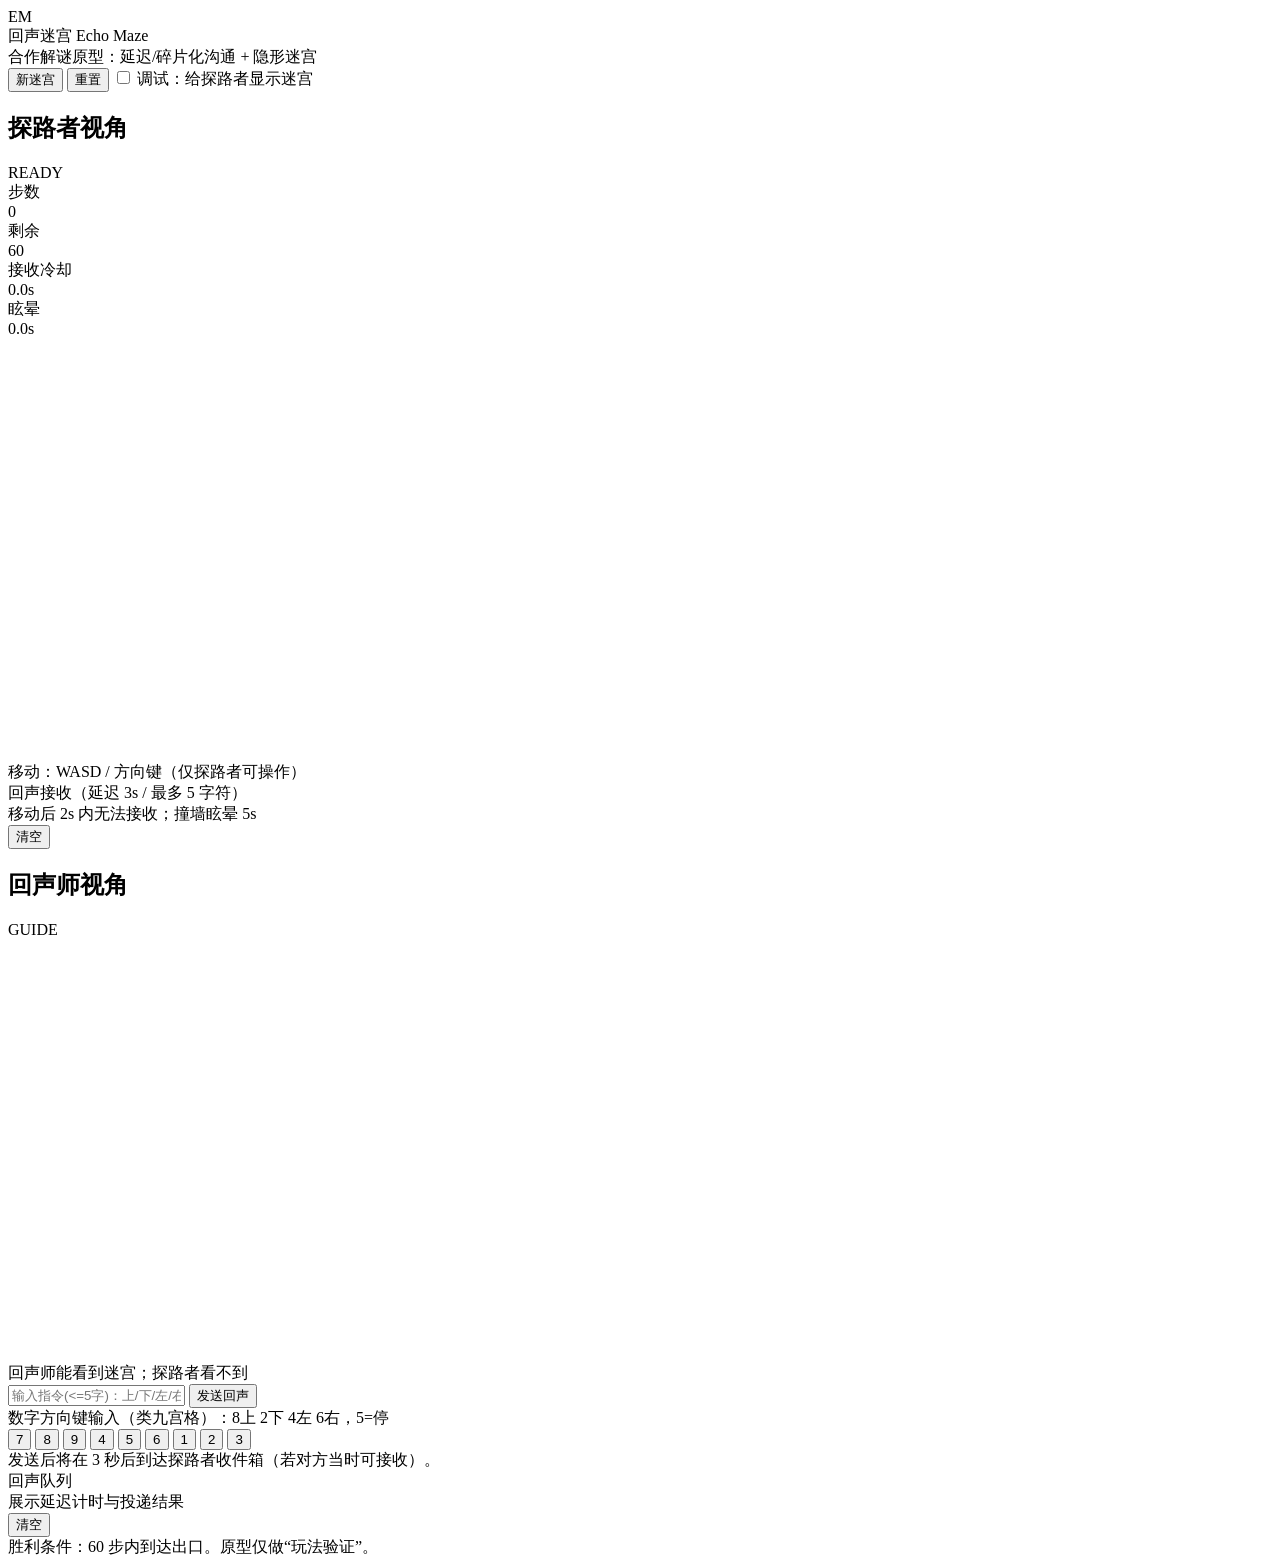
==== auto-coding/echo-maze/index.html @ 62a429c7 "Echo Maze: defer game.js to ensure handlers bind" ====
<!doctype html>
<html lang="zh-CN">
<head>
  <meta charset="UTF-8" />
  <meta name="viewport" content="width=device-width, initial-scale=1" />
  <title>Echo Maze | 回声迷宫 (Prototype)</title>
  <link rel="stylesheet" href="style.css" />
</head>
<body>
  <header class="topbar">
    <div class="brand">
      <div class="logo">EM</div>
      <div>
        <div class="title">回声迷宫 <span class="muted">Echo Maze</span></div>
        <div class="subtitle">合作解谜原型：延迟/碎片化沟通 + 隐形迷宫</div>
      </div>
    </div>
    <div class="controls">
      <button id="btnNew">新迷宫</button>
      <button id="btnReset" class="secondary">重置</button>
      <label class="toggle">
        <input id="chkAssist" type="checkbox" />
        <span>调试：给探路者显示迷宫</span>
      </label>
    </div>
  </header>

  <main class="grid">
    <section class="panel" id="panelRunner">
      <div class="panelHeader">
        <h2>探路者视角</h2>
        <div class="badge" id="runnerStatus">READY</div>
      </div>

      <div class="hud">
        <div class="hudItem"><div class="k">步数</div><div class="v" id="steps">0</div></div>
        <div class="hudItem"><div class="k">剩余</div><div class="v" id="stepsLeft">60</div></div>
        <div class="hudItem"><div class="k">接收冷却</div><div class="v" id="rxCooldown">0.0s</div></div>
        <div class="hudItem"><div class="k">眩晕</div><div class="v" id="stun">0.0s</div></div>
      </div>

      <div class="canvasWrap">
        <canvas id="runnerCanvas" width="420" height="420"></canvas>
        <div class="hint">移动：WASD / 方向键（仅探路者可操作）</div>
      </div>

      <div class="inbox">
        <div class="inboxHeader">
          <div>
            <div class="inboxTitle">回声接收（延迟 3s / 最多 5 字符）</div>
            <div class="muted small">移动后 2s 内无法接收；撞墙眩晕 5s</div>
          </div>
          <button id="btnClearInbox" class="secondary">清空</button>
        </div>
        <div id="runnerInbox" class="log"></div>
      </div>
    </section>

    <section class="panel" id="panelEcho">
      <div class="panelHeader">
        <h2>回声师视角</h2>
        <div class="badge neutral" id="echoStatus">GUIDE</div>
      </div>

      <div class="canvasWrap">
        <canvas id="echoCanvas" width="420" height="420"></canvas>
        <div class="hint">回声师能看到迷宫；探路者看不到</div>
      </div>

      <div class="compose">
        <div class="row">
          <input id="echoInput" type="text" maxlength="5" placeholder="输入指令(<=5字)：上/下/左/右，或N3..." />
          <button id="btnSend">发送回声</button>
        </div>

        <div class="keypad">
          <div class="muted small">数字方向键输入（类九宫格）：8上 2下 4左 6右，5=停</div>
          <div class="pad">
            <button class="padBtn" data-k="7" title="7">7</button>
            <button class="padBtn" data-k="8" title="8(上)">8</button>
            <button class="padBtn" data-k="9" title="9">9</button>
            <button class="padBtn" data-k="4" title="4(左)">4</button>
            <button class="padBtn" data-k="5" title="5(停)">5</button>
            <button class="padBtn" data-k="6" title="6(右)">6</button>
            <button class="padBtn" data-k="1" title="1">1</button>
            <button class="padBtn" data-k="2" title="2(下)">2</button>
            <button class="padBtn" data-k="3" title="3">3</button>
          </div>
        </div>

        <div class="muted small">发送后将在 3 秒后到达探路者收件箱（若对方当时可接收）。</div>
      </div>

      <div class="outbox">
        <div class="inboxHeader">
          <div>
            <div class="inboxTitle">回声队列</div>
            <div class="muted small">展示延迟计时与投递结果</div>
          </div>
          <button id="btnClearOutbox" class="secondary">清空</button>
        </div>
        <div id="echoOutbox" class="log"></div>
      </div>
    </section>
  </main>

  <footer class="footer">
    <div class="muted">胜利条件：60 步内到达出口。原型仅做“玩法验证”。</div>
  </footer>

  <script defer src="game.js"></script>
</body>
</html>
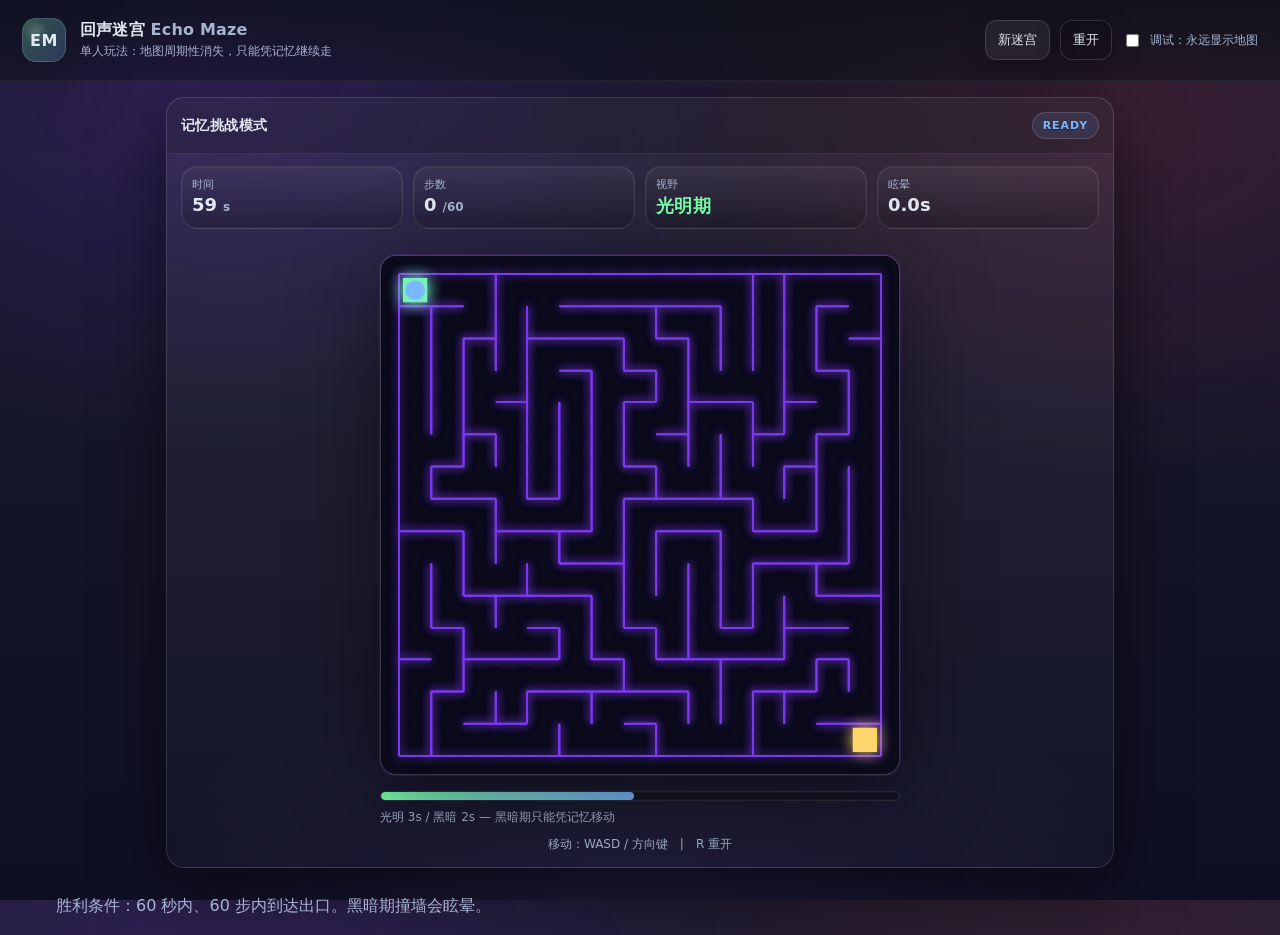
==== commit 725a0259: "Echo Maze: add single-player memory challenge mode" ====
--- a/auto-coding/echo-maze/index.html
+++ b/auto-coding/echo-maze/index.html
@@ -3,7 +3,7 @@
 <head>
   <meta charset="UTF-8" />
   <meta name="viewport" content="width=device-width, initial-scale=1" />
-  <title>Echo Maze | 回声迷宫 (Prototype)</title>
+  <title>Echo Maze | 回声迷宫 - 记忆挑战</title>
   <link rel="stylesheet" href="style.css" />
 </head>
 <body>
@@ -12,102 +12,50 @@
       <div class="logo">EM</div>
       <div>
         <div class="title">回声迷宫 <span class="muted">Echo Maze</span></div>
-        <div class="subtitle">合作解谜原型：延迟/碎片化沟通 + 隐形迷宫</div>
+        <div class="subtitle">单人玩法：地图周期性消失，只能凭记忆继续走</div>
       </div>
     </div>
     <div class="controls">
       <button id="btnNew">新迷宫</button>
-      <button id="btnReset" class="secondary">重置</button>
+      <button id="btnReset" class="secondary">重开</button>
       <label class="toggle">
         <input id="chkAssist" type="checkbox" />
-        <span>调试：给探路者显示迷宫</span>
+        <span>调试：永远显示地图</span>
       </label>
     </div>
   </header>
 
-  <main class="grid">
-    <section class="panel" id="panelRunner">
+  <main class="grid one">
+    <section class="panel" id="panelSolo">
       <div class="panelHeader">
-        <h2>探路者视角</h2>
-        <div class="badge" id="runnerStatus">READY</div>
+        <h2>记忆挑战模式</h2>
+        <div class="badge neutral" id="runnerStatus">READY</div>
       </div>
 
       <div class="hud">
-        <div class="hudItem"><div class="k">步数</div><div class="v" id="steps">0</div></div>
-        <div class="hudItem"><div class="k">剩余</div><div class="v" id="stepsLeft">60</div></div>
-        <div class="hudItem"><div class="k">接收冷却</div><div class="v" id="rxCooldown">0.0s</div></div>
+        <div class="hudItem"><div class="k">时间</div><div class="v"><span id="timeLeft">60</span><span class="unit">s</span></div></div>
+        <div class="hudItem"><div class="k">步数</div><div class="v"><span id="steps">0</span><span class="unit">/60</span></div></div>
+        <div class="hudItem"><div class="k">视野</div><div class="v"><span id="visMode" class="vis-mode visible">光明期</span></div></div>
         <div class="hudItem"><div class="k">眩晕</div><div class="v" id="stun">0.0s</div></div>
       </div>
 
       <div class="canvasWrap">
-        <canvas id="runnerCanvas" width="420" height="420"></canvas>
-        <div class="hint">移动：WASD / 方向键（仅探路者可操作）</div>
-      </div>
+        <canvas id="gameCanvas" width="520" height="520"></canvas>
 
-      <div class="inbox">
-        <div class="inboxHeader">
-          <div>
-            <div class="inboxTitle">回声接收（延迟 3s / 最多 5 字符）</div>
-            <div class="muted small">移动后 2s 内无法接收；撞墙眩晕 5s</div>
-          </div>
-          <button id="btnClearInbox" class="secondary">清空</button>
-        </div>
-        <div id="runnerInbox" class="log"></div>
-      </div>
-    </section>
-
-    <section class="panel" id="panelEcho">
-      <div class="panelHeader">
-        <h2>回声师视角</h2>
-        <div class="badge neutral" id="echoStatus">GUIDE</div>
-      </div>
-
-      <div class="canvasWrap">
-        <canvas id="echoCanvas" width="420" height="420"></canvas>
-        <div class="hint">回声师能看到迷宫；探路者看不到</div>
-      </div>
-
-      <div class="compose">
-        <div class="row">
-          <input id="echoInput" type="text" maxlength="5" placeholder="输入指令(<=5字)：上/下/左/右，或N3..." />
-          <button id="btnSend">发送回声</button>
+        <div class="visBarWrap" aria-label="visibility bar">
+          <div class="visBarTrack"><div id="visBar" class="visBar"></div></div>
+          <div class="visHint">光明 3s / 黑暗 2s — 黑暗期只能凭记忆移动</div>
         </div>
 
-        <div class="keypad">
-          <div class="muted small">数字方向键输入（类九宫格）：8上 2下 4左 6右，5=停</div>
-          <div class="pad">
-            <button class="padBtn" data-k="7" title="7">7</button>
-            <button class="padBtn" data-k="8" title="8(上)">8</button>
-            <button class="padBtn" data-k="9" title="9">9</button>
-            <button class="padBtn" data-k="4" title="4(左)">4</button>
-            <button class="padBtn" data-k="5" title="5(停)">5</button>
-            <button class="padBtn" data-k="6" title="6(右)">6</button>
-            <button class="padBtn" data-k="1" title="1">1</button>
-            <button class="padBtn" data-k="2" title="2(下)">2</button>
-            <button class="padBtn" data-k="3" title="3">3</button>
-          </div>
-        </div>
-
-        <div class="muted small">发送后将在 3 秒后到达探路者收件箱（若对方当时可接收）。</div>
-      </div>
-
-      <div class="outbox">
-        <div class="inboxHeader">
-          <div>
-            <div class="inboxTitle">回声队列</div>
-            <div class="muted small">展示延迟计时与投递结果</div>
-          </div>
-          <button id="btnClearOutbox" class="secondary">清空</button>
-        </div>
-        <div id="echoOutbox" class="log"></div>
+        <div class="hint">移动：WASD / 方向键　|　R 重开</div>
       </div>
     </section>
   </main>
 
   <footer class="footer">
-    <div class="muted">胜利条件：60 步内到达出口。原型仅做“玩法验证”。</div>
+    <div class="muted">胜利条件：60 秒内、60 步内到达出口。黑暗期撞墙会眩晕。</div>
   </footer>
 
-  <script defer src="game.js"></script>
+  <script defer src="memory-game.js"></script>
 </body>
 </html>
--- a/auto-coding/echo-maze/style.css
+++ b/auto-coding/echo-maze/style.css
@@ -0,0 +1,258 @@
+:root{
+  /* ui-ux-pro-max DS (Retro-Futurism): bg #0F0F23, primary #7C3AED, CTA #F43F5E */
+  --bg:#0F0F23;
+  --panel:#111B31;
+  --panel2:#0C1428;
+  --text:#E2E8F0;
+  --muted:#A7B4CF;
+  --line:#2A3560;
+
+  --primary:#7C3AED;
+  --primary2:#A78BFA;
+  --cta:#F43F5E;
+
+  --accent:#79FFA8;
+  --danger:#FF5C7A;
+  --warn:#FFD66E;
+  --info:#78B7FF;
+
+  --shadow: 0 22px 70px rgba(0,0,0,.50);
+  --radius: 18px;
+}
+*{box-sizing:border-box}
+html,body{height:100%}
+
+/* ui-ux-pro-max DS: Retro-Futurism + Inter */
+@import url('https://fonts.googleapis.com/css2?family=Inter:wght@300;400;500;600;700;800;900&display=swap');
+
+body{
+  margin:0;
+  font-family: Inter, ui-sans-serif, system-ui, -apple-system, Segoe UI, Roboto, Helvetica, Arial, "Apple Color Emoji", "Segoe UI Emoji";
+  background:
+    radial-gradient(980px 640px at 18% 10%, rgba(124,58,237,.22) 0%, rgba(15,15,35,0) 55%),
+    radial-gradient(920px 620px at 88% 14%, rgba(244,63,94,.14) 0%, rgba(15,15,35,0) 58%),
+    radial-gradient(900px 620px at 50% 110%, rgba(167,139,250,.10) 0%, rgba(15,15,35,0) 60%),
+    linear-gradient(180deg, rgba(255,255,255,.05), rgba(0,0,0,0));
+  background-color: var(--bg);
+  color:var(--text);
+}
+
+.topbar{
+  display:flex; align-items:center; justify-content:space-between;
+  padding:18px 22px;
+  border-bottom:1px solid rgba(255,255,255,.08);
+  background: linear-gradient(180deg, rgba(10,14,22,.72), rgba(10,14,22,.44));
+  backdrop-filter: blur(12px);
+  position:sticky; top:0; z-index:20;
+}
+.brand{display:flex; align-items:center; gap:14px;}
+.logo{
+  width:44px; height:44px; border-radius:14px;
+  display:grid; place-items:center;
+  background: radial-gradient(18px 18px at 30% 30%, rgba(255,255,255,.18) 0%, rgba(255,255,255,0) 70%),
+              linear-gradient(135deg, rgba(121,255,168,.28), rgba(120,183,255,.22));
+  border:1px solid rgba(255,255,255,.14);
+  box-shadow: 0 18px 70px rgba(0,0,0,.40);
+  font-weight:900;
+  letter-spacing:.6px;
+}
+.title{font-size:16px; font-weight:800; letter-spacing:.2px}
+.subtitle{font-size:12px; color:var(--muted); margin-top:2px}
+.muted{color:var(--muted)}
+.small{font-size:12px}
+
+.controls{display:flex; align-items:center; gap:10px; flex-wrap:wrap; justify-content:flex-end;}
+button{
+  border:1px solid rgba(255,255,255,.14);
+  background: rgba(255,255,255,.06);
+  color: var(--text);
+  border-radius: 12px;
+  padding: 10px 12px;
+  cursor:pointer;
+  transition: transform .08s ease, background .2s ease, border-color .2s ease, box-shadow .2s ease;
+  box-shadow: 0 8px 26px rgba(0,0,0,.25);
+}
+button:hover{
+  background: rgba(255,255,255,.10);
+  border-color: rgba(255,255,255,.22);
+  box-shadow: 0 12px 34px rgba(0,0,0,.28);
+}
+button:active{transform: translateY(1px)}
+button.secondary{background: rgba(0,0,0,.18)}
+
+.toggle{display:flex; align-items:center; gap:8px; font-size:12px; color:var(--muted)}
+.toggle input{accent-color: var(--accent)}
+
+.grid{
+  display:grid;
+  grid-template-columns: 1fr 1fr;
+  gap: 16px;
+  padding: 16px;
+  max-width: 1200px;
+  margin: 0 auto;
+}
+.grid.one{
+  grid-template-columns: 1fr;
+  max-width: 980px;
+}
+@media (max-width: 980px){
+  .grid{grid-template-columns:1fr}
+}
+
+@media (prefers-reduced-motion: reduce){
+  *{transition:none !important; animation:none !important}
+}
+
+.panel{
+  background:
+    linear-gradient(180deg, rgba(255,255,255,.06), rgba(255,255,255,.02));
+  border: 1px solid rgba(255,255,255,.12);
+  border-radius: var(--radius);
+  box-shadow: var(--shadow);
+  overflow:hidden;
+}
+.panelHeader{
+  display:flex; align-items:center; justify-content:space-between;
+  padding: 14px 14px;
+  background: rgba(0,0,0,.18);
+  border-bottom: 1px solid rgba(255,255,255,.07);
+}
+.panelHeader h2{margin:0; font-size:14px; letter-spacing:.4px}
+
+.badge{
+  font-size: 11px;
+  padding: 6px 10px;
+  border-radius: 999px;
+  border: 1px solid rgba(255,255,255,.14);
+  background: rgba(121,255,168,.10);
+  color: var(--accent);
+  font-weight: 900;
+  letter-spacing:.9px;
+  text-shadow: 0 1px 0 rgba(0,0,0,.35);
+}
+.badge.neutral{background: rgba(120,183,255,.12); color: var(--info)}
+.badge.danger{background: rgba(255,92,122,.12); color: var(--danger)}
+.badge.warn{background: rgba(255,214,110,.14); color: var(--warn)}
+
+.hud{
+  display:grid;
+  grid-template-columns: repeat(4, 1fr);
+  gap: 10px;
+  padding: 12px 14px;
+}
+@media (max-width: 520px){
+  .hud{grid-template-columns: repeat(2,1fr)}
+}
+.hudItem{
+  background: linear-gradient(180deg, rgba(255,255,255,.05), rgba(0,0,0,.18));
+  border: 1px solid rgba(255,255,255,.10);
+  border-radius: 16px;
+  padding: 10px 10px;
+  box-shadow: inset 0 0 0 1px rgba(255,255,255,.03);
+}
+.hudItem .k{font-size:11px; color: var(--muted)}
+.hudItem .v{font-size:18px; font-weight:900; margin-top:2px}
+
+.canvasWrap{padding: 14px; display:grid; place-items:center; gap: 10px}
+
+/* Retro-futurism: subtle scanline overlay on canvases */
+.canvasWrap{position:relative}
+.canvasWrap::before{
+  content:"";
+  position:absolute;
+  width: min(420px, 92vw);
+  height: min(420px, 92vw);
+  border-radius: 16px;
+  pointer-events:none;
+  background: repeating-linear-gradient(
+    180deg,
+    rgba(255,255,255,0.025) 0,
+    rgba(255,255,255,0.025) 1px,
+    rgba(0,0,0,0) 3px,
+    rgba(0,0,0,0) 6px
+  );
+  mix-blend-mode: overlay;
+  opacity: .22;
+}
+
+canvas{
+  width: min(520px, 94vw);
+  height: min(520px, 94vw);
+  image-rendering: pixelated;
+  border-radius: 16px;
+  background: rgba(0,0,0,.14);
+  border: 1px solid rgba(255,255,255,.14);
+  box-shadow:
+    0 22px 90px rgba(0,0,0,.46),
+    0 0 0 1px rgba(124,58,237,.25),
+    inset 0 0 0 1px rgba(255,255,255,.06);
+  position: relative;
+}
+.hint{font-size:12px; color: var(--muted)}
+
+.unit{font-size:12px; color: var(--muted); margin-left:6px; font-weight:600}
+.vis-mode{font-weight:900; letter-spacing:.4px}
+.vis-mode.visible{color: var(--accent)}
+.vis-mode.dark{color: var(--cta)}
+
+.visBarWrap{width:min(520px, 94vw); margin-top: 6px}
+.visBarTrack{
+  height: 10px;
+  border-radius: 999px;
+  overflow:hidden;
+  border:1px solid rgba(255,255,255,.12);
+  background: rgba(0,0,0,.24);
+  box-shadow: inset 0 0 0 1px rgba(255,255,255,.04);
+}
+.visBar{height:100%; width: 100%; border-radius: 999px}
+.visHint{margin-top:8px; font-size:12px; color: var(--muted)}
+
+.inbox,.outbox{padding: 0 14px 14px 14px}
+.inboxHeader{display:flex; align-items:center; justify-content:space-between; gap:10px; margin: 8px 0 10px}
+.inboxTitle{font-weight:800; font-size:12px}
+.log{
+  height: 180px;
+  overflow:auto;
+  border-radius: 16px;
+  background: linear-gradient(180deg, rgba(0,0,0,.22), rgba(0,0,0,.34));
+  border: 1px solid rgba(255,255,255,.10);
+  padding: 10px;
+  font-family: ui-monospace, SFMono-Regular, Menlo, Monaco, Consolas, "Liberation Mono", "Courier New", monospace;
+  font-size: 12px;
+  line-height: 1.55;
+}
+.log .item{padding: 6px 6px; border-bottom: 1px dashed rgba(255,255,255,.10)}
+.log .item:last-child{border-bottom:none}
+.log .t{color: var(--muted); margin-right:8px}
+.log .ok{color: var(--accent)}
+.log .bad{color: var(--danger)}
+.log .hold{color: var(--warn)}
+
+.compose{padding: 0 14px 14px 14px}
+.row{display:flex; gap:10px}
+input[type="text"]{
+  flex:1;
+  padding: 12px 12px;
+  border-radius: 12px;
+  border: 1px solid rgba(255,255,255,.12);
+  background: rgba(0,0,0,.22);
+  color: var(--text);
+  outline:none;
+}
+input[type="text"]:focus{border-color: rgba(121,255,168,.35); box-shadow: 0 0 0 4px rgba(121,255,168,.10)}
+
+.keypad{margin-top:10px}
+.pad{
+  margin-top:8px;
+  display:grid;
+  grid-template-columns: repeat(3, 44px);
+  gap: 8px;
+}
+.padBtn{
+  width:44px; height:44px;
+  border-radius: 14px;
+  font-weight: 900;
+  background: rgba(0,0,0,.18);
+}
+
+.footer{max-width: 1200px; margin: 0 auto; padding: 12px 16px 18px}
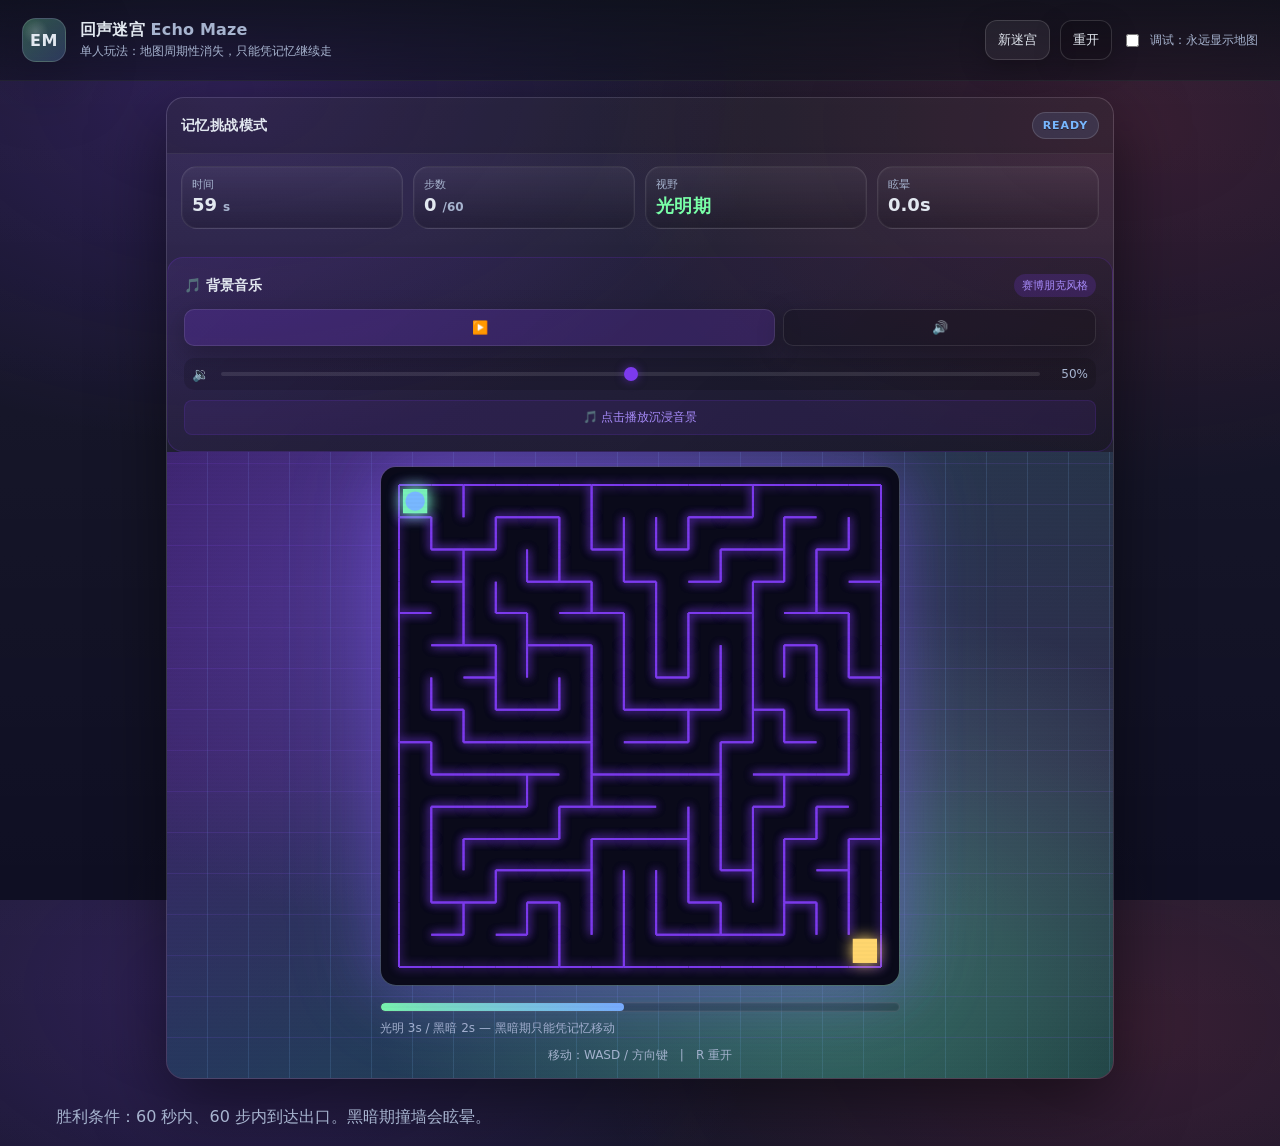
==== commit 716f138c: "Add cyberpunk background music system with light/dark mode switching" ====
--- a/auto-coding/echo-maze/index.html
+++ b/auto-coding/echo-maze/index.html
@@ -39,6 +39,28 @@
         <div class="hudItem"><div class="k">眩晕</div><div class="v" id="stun">0.0s</div></div>
       </div>
 
+      <!-- 音乐控制面板 -->
+      <div class="music-controls">
+        <div class="music-header">
+          <span class="music-label">🎵 背景音乐</span>
+          <span class="music-mode" id="musicModeBadge">赛博朋克风格</span>
+        </div>
+        <div class="music-buttons">
+          <button id="btnMusicToggle" class="music-btn" title="播放/暂停">
+            <span id="musicIcon">▶️</span>
+          </button>
+          <button id="btnMusicMute" class="music-btn secondary" title="静音">
+            <span id="muteIcon">🔊</span>
+          </button>
+        </div>
+        <div class="volume-control">
+          <span class="volume-icon">🔉</span>
+          <input type="range" id="volumeSlider" min="0" max="100" value="50" class="volume-slider">
+          <span id="volumeValue" class="volume-value">50%</span>
+        </div>
+        <div class="music-status" id="musicStatus">🎵 点击播放沉浸音景</div>
+      </div>
+
       <div class="canvasWrap">
         <canvas id="gameCanvas" width="520" height="520"></canvas>
 
@@ -56,6 +78,7 @@
     <div class="muted">胜利条件：60 秒内、60 步内到达出口。黑暗期撞墙会眩晕。</div>
   </footer>
 
+  <script defer src="music.js"></script>
   <script defer src="memory-game.js"></script>
 </body>
 </html>
--- a/auto-coding/echo-maze/style.css
+++ b/auto-coding/echo-maze/style.css
@@ -155,24 +155,129 @@
 
 .canvasWrap{padding: 14px; display:grid; place-items:center; gap: 10px}
 
-/* Retro-futurism: subtle scanline overlay on canvases */
-.canvasWrap{position:relative}
-.canvasWrap::before{
-  content:"";
-  position:absolute;
-  width: min(420px, 92vw);
-  height: min(420px, 92vw);
-  border-radius: 16px;
-  pointer-events:none;
+/* Dynamic Background System for Memory Challenge Mode */
+
+/* Base canvas wrapper with animated background */
+.canvasWrap {
+  position: relative;
+  overflow: hidden;
+}
+
+/* Light Mode Background - Cyberpunk Tech Grid */
+.canvasWrap.light-mode::before {
+  content: "";
+  position: absolute;
+  inset: 0;
+  background:
+    /* Animated gradient overlay */
+    linear-gradient(135deg, 
+      rgba(124, 58, 237, 0.3) 0%,
+      rgba(120, 183, 255, 0.2) 50%,
+      rgba(121, 255, 168, 0.1) 100%
+    ),
+    /* Tech grid pattern */
+    repeating-linear-gradient(
+      0deg,
+      transparent,
+      transparent 40px,
+      rgba(124, 58, 237, 0.15) 40px,
+      rgba(124, 58, 237, 0.15) 41px
+    ),
+    repeating-linear-gradient(
+      90deg,
+      transparent,
+      transparent 40px,
+      rgba(120, 183, 255, 0.15) 40px,
+      rgba(120, 183, 255, 0.15) 41px
+    ),
+    /* Base gradient */
+    radial-gradient(ellipse at 30% 20%, rgba(124, 58, 237, 0.4) 0%, transparent 50%),
+    radial-gradient(ellipse at 70% 80%, rgba(121, 255, 168, 0.3) 0%, transparent 50%),
+    linear-gradient(180deg, #0a0a1a 0%, #1a0a2e 50%, #0a1a2e 100%);
+  animation: lightModePulse 4s ease-in-out infinite;
+  pointer-events: none;
+  z-index: -1;
+}
+
+/* Dark Mode Background - Mysterious Abyss */
+.canvasWrap.dark-mode::before {
+  content: "";
+  position: absolute;
+  inset: 0;
+  background:
+    /* Subtle purple glow in center */
+    radial-gradient(ellipse at 50% 50%, rgba(88, 28, 135, 0.3) 0%, transparent 60%),
+    /* Distant stars/particles */
+    radial-gradient(2px 2px at 20px 30px, rgba(255, 255, 255, 0.6), transparent),
+    radial-gradient(2px 2px at 40px 70px, rgba(124, 58, 237, 0.4), transparent),
+    radial-gradient(1px 1px at 90px 40px, rgba(255, 255, 255, 0.5), transparent),
+    radial-gradient(2px 2px at 130px 80px, rgba(120, 183, 255, 0.4), transparent),
+    radial-gradient(1px 1px at 160px 20px, rgba(255, 255, 255, 0.6), transparent),
+    /* Deep base gradient */
+    linear-gradient(180deg, #050508 0%, #0a0810 30%, #0d0815 70%, #080510 100%);
+  animation: darkModeBreath 6s ease-in-out infinite;
+  pointer-events: none;
+  z-index: -1;
+}
+
+/* Light Mode Animations */
+@keyframes lightModePulse {
+  0%, 100% {
+    filter: brightness(1) saturate(1);
+    transform: scale(1);
+  }
+  50% {
+    filter: brightness(1.1) saturate(1.2);
+    transform: scale(1.02);
+  }
+}
+
+/* Dark Mode Animations */
+@keyframes darkModeBreath {
+  0%, 100% {
+    opacity: 0.9;
+    filter: brightness(0.9) contrast(1.1);
+  }
+  50% {
+    opacity: 1;
+    filter: brightness(1) contrast(1.2);
+  }
+}
+
+/* Canvas glow effect based on visibility mode */
+#gameCanvas {
+  transition: box-shadow 0.5s ease;
+}
+
+.canvasWrap.light-mode #gameCanvas {
+  box-shadow: 
+    0 0 60px rgba(124, 58, 237, 0.4),
+    0 0 100px rgba(120, 183, 255, 0.2),
+    inset 0 0 0 1px rgba(255, 255, 255, 0.1);
+}
+
+.canvasWrap.dark-mode #gameCanvas {
+  box-shadow: 
+    0 0 40px rgba(88, 28, 135, 0.3),
+    0 0 80px rgba(0, 0, 0, 0.5),
+    inset 0 0 0 1px rgba(255, 255, 255, 0.05);
+}
+
+/* Retro scanline effect overlay */
+.canvasWrap::after {
+  content: "";
+  position: absolute;
+  inset: 0;
+  pointer-events: none;
   background: repeating-linear-gradient(
-    180deg,
-    rgba(255,255,255,0.025) 0,
-    rgba(255,255,255,0.025) 1px,
-    rgba(0,0,0,0) 3px,
-    rgba(0,0,0,0) 6px
+    0deg,
+    transparent,
+    transparent 2px,
+    rgba(0, 0, 0, 0.03) 2px,
+    rgba(0, 0, 0, 0.03) 4px
   );
-  mix-blend-mode: overlay;
-  opacity: .22;
+  z-index: 10;
+  opacity: 0.5;
 }
 
 canvas{
@@ -256,3 +361,138 @@
 }
 
 .footer{max-width: 1200px; margin: 0 auto; padding: 12px 16px 18px}
+
+/* Music Controls - 音乐控制面板 */
+.music-controls {
+  margin-top: 16px;
+  padding: 16px;
+  background: linear-gradient(135deg, rgba(124, 58, 237, 0.1) 0%, rgba(0, 0, 0, 0.2) 100%);
+  border-radius: 16px;
+  border: 1px solid rgba(124, 58, 237, 0.2);
+}
+
+.music-header {
+  display: flex;
+  justify-content: space-between;
+  align-items: center;
+  margin-bottom: 12px;
+}
+
+.music-label {
+  font-size: 14px;
+  font-weight: 600;
+  color: var(--text);
+}
+
+.music-mode {
+  font-size: 11px;
+  padding: 4px 8px;
+  background: rgba(124, 58, 237, 0.2);
+  border-radius: 12px;
+  color: var(--primary2);
+}
+
+.music-buttons {
+  display: flex;
+  gap: 8px;
+  margin-bottom: 12px;
+}
+
+.music-btn {
+  flex: 1;
+  padding: 10px 16px;
+  border-radius: 10px;
+  border: 1px solid rgba(255, 255, 255, 0.1);
+  background: rgba(124, 58, 237, 0.2);
+  color: var(--text);
+  cursor: pointer;
+  transition: all 0.2s ease;
+  display: flex;
+  align-items: center;
+  justify-content: center;
+  gap: 6px;
+  font-size: 13px;
+}
+
+.music-btn:hover {
+  background: rgba(124, 58, 237, 0.35);
+  border-color: rgba(124, 58, 237, 0.5);
+}
+
+.music-btn.secondary {
+  flex: 0.5;
+  background: rgba(0, 0, 0, 0.2);
+}
+
+.music-btn.secondary:hover {
+  background: rgba(255, 255, 255, 0.1);
+}
+
+.volume-control {
+  display: flex;
+  align-items: center;
+  gap: 10px;
+  padding: 8px;
+  background: rgba(0, 0, 0, 0.15);
+  border-radius: 10px;
+}
+
+.volume-icon {
+  font-size: 14px;
+  opacity: 0.8;
+}
+
+.volume-slider {
+  flex: 1;
+  -webkit-appearance: none;
+  appearance: none;
+  height: 4px;
+  background: rgba(255, 255, 255, 0.1);
+  border-radius: 2px;
+  outline: none;
+  cursor: pointer;
+}
+
+.volume-slider::-webkit-slider-thumb {
+  -webkit-appearance: none;
+  appearance: none;
+  width: 14px;
+  height: 14px;
+  border-radius: 50%;
+  background: var(--primary);
+  cursor: pointer;
+  box-shadow: 0 0 10px rgba(124, 58, 237, 0.5);
+  transition: transform 0.1s ease;
+}
+
+.volume-slider::-webkit-slider-thumb:hover {
+  transform: scale(1.1);
+}
+
+.volume-slider::-moz-range-thumb {
+  width: 14px;
+  height: 14px;
+  border-radius: 50%;
+  background: var(--primary);
+  cursor: pointer;
+  border: none;
+  box-shadow: 0 0 10px rgba(124, 58, 237, 0.5);
+}
+
+.volume-value {
+  font-size: 12px;
+  color: var(--muted);
+  min-width: 36px;
+  text-align: right;
+}
+
+.music-status {
+  margin-top: 10px;
+  padding: 8px 12px;
+  background: rgba(124, 58, 237, 0.1);
+  border-radius: 8px;
+  font-size: 12px;
+  color: var(--primary2);
+  text-align: center;
+  border: 1px solid rgba(124, 58, 237, 0.15);
+}
